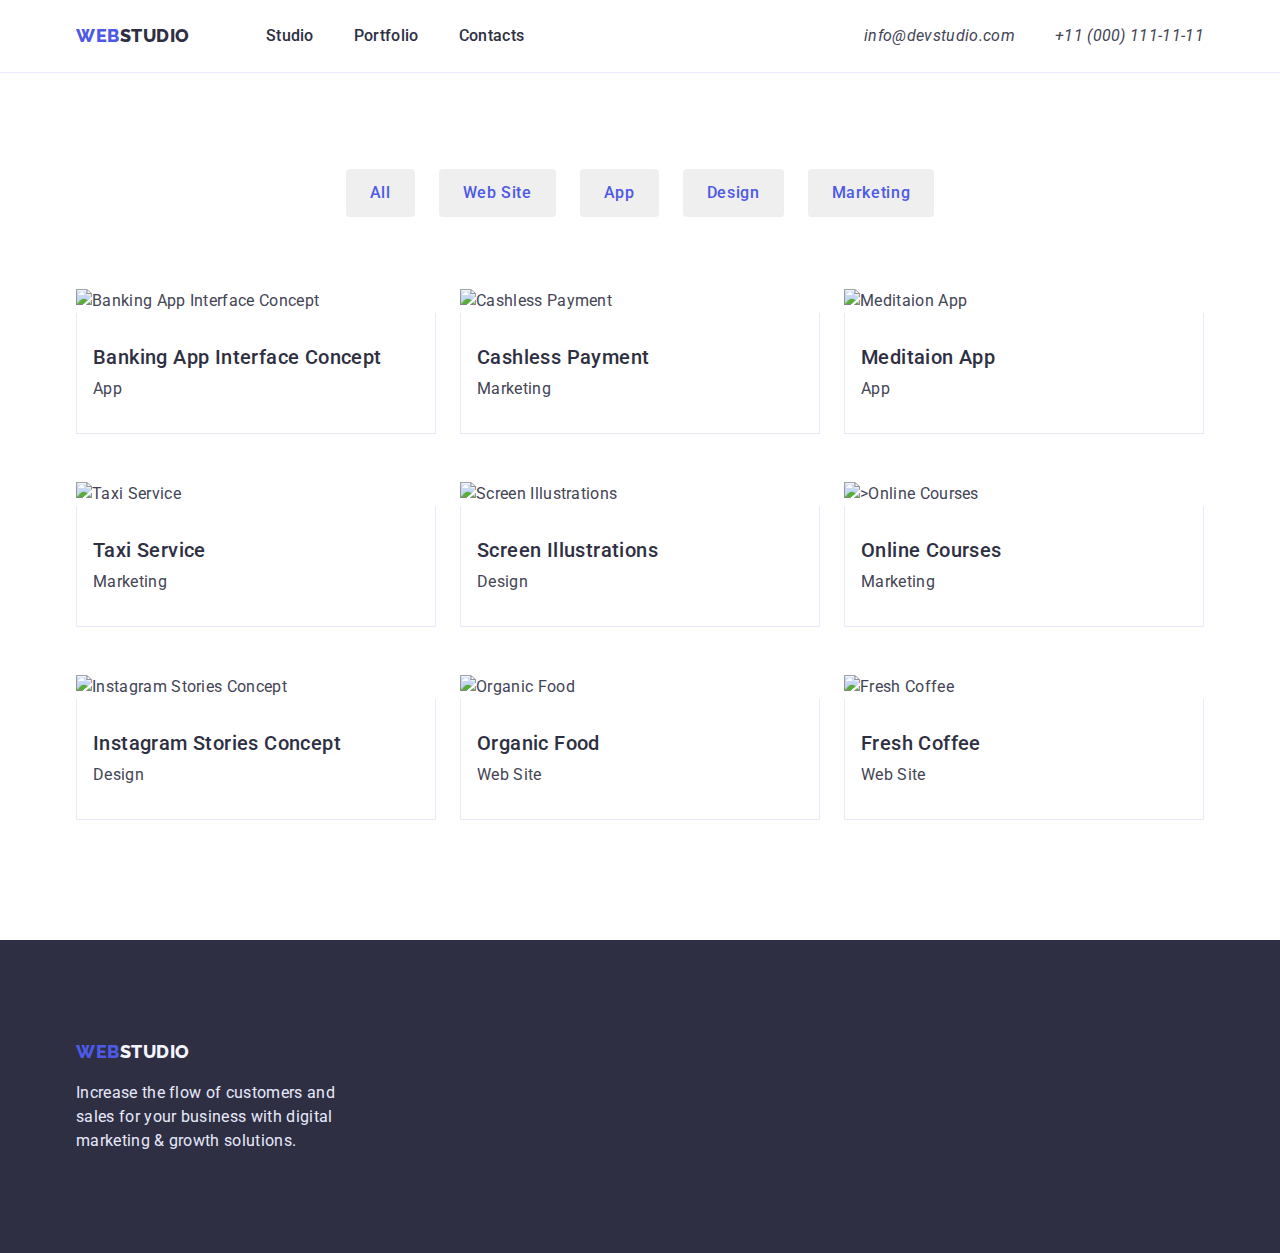
==== portfolio.html @ 33419be6 "Create portfolio.html" ====
<!DOCTYPE html>
<html lang="en">
  <head>
    <meta charset="UTF-8" />
    <meta http-equiv="X-UA-Compatible" content="IE=edge" />
    <meta name="viewport" content="width=device-width, initial-scale=1.0" />
    <title>Portfolio</title>
    <link
      rel="stylesheet"
      href="https://cdnjs.cloudflare.com/ajax/libs/modern-normalize/1.1.0/modern-normalize.min.css"
      class=""
    />
    <link rel="preconnect" href="https://fonts.googleapis.com" />
    <link rel="preconnect" href="https://fonts.gstatic.com" crossorigin />
    <link
      href="https://fonts.googleapis.com/css2?family=Raleway:wght@800&family=Roboto:wght@400;500;700;900&display=swap"
      rel="stylesheet"
    />
    <link rel="stylesheet" href="./css/style.css" />
  </head>
  <body class="page">
    <!-- HEADER -->
    <header class="page-header">
      <!-- HEADER NAVIGATION -->
      <div class="container">
        <nav class="main-nav">
          <a class="logo" href="./index.html"
            ><span class="web">WEB</span><span class="studio">STUDIO</span></a
          >
          <ul class="site-nav list">
            <li class="item"><a href="./index.html" class="link">Studio</a></li>
            <li class="item">
              <a href="./portfolio.html" class="link">Portfolio</a>
            </li>
            <li class="item"><a href="" class="link">Contacts</a></li>
          </ul>

          <!-- CONTACTS -->
          <address class="main-contacts">
            <ul class="contacts list">
              <li class="item">
                <a href="mailto:info@devstudio.com" class="link"
                  >info@devstudio.com</a
                >
              </li>
              <li class="item">
                <a href="tel:+110001111111" class="link">
                  +11 (000) 111-11-11</a
                >
              </li>
            </ul>
          </address>
        </nav>
      </div>
    </header>
    <!-- Уникальный контент -->
    <main>
      <!-- Секция с кнопками -->
      <section class="section-portfolio">
        <!-- Это скрытый тэг h1 (он будет скрыт) -->
        <h1 class="hidden">Portfolio</h1>
        <div class="container">
          <ul class="filters list">
            <li class="item">
              <button type="button" class="link">All</button>
            </li>
            <li class="item">
              <button type="button" class="link">Web Site</button>
            </li>
            <li class="item">
              <button type="button" class="link">App</button>
            </li>
            <li class="item">
              <button type="button" class="link">Design</button>
            </li>
            <li class="item">
              <button type="button" class="link">Marketing</button>
            </li>
          </ul>
        </div>
        <div class="container">
          <ul class="service-list list">
            <li class="item">
              <img
                src="./images/portf-im1.jpg"
                alt="Banking App Interface Concept"
                width="360"
              />
              <div class="services">
                <h3 class="title">Banking App Interface Concept</h3>
                <p>App</p>
              </div>
            </li>
            <li class="item">
              <img
                src="./images/portf-im2.jpg"
                alt="Cashless Payment"
                width="360"
              />
              <div class="services">
                <h3 class="title">Cashless Payment</h3>
                <p>Marketing</p>
              </div>
            </li>
            <li class="item">
              <img
                src="./images/portf-im3.jpg"
                alt="Meditaion App"
                width="360"
              />
              <div class="services">
                <h3 class="title">Meditaion App</h3>
                <p>App</p>
              </div>
            </li>
            <li class="item">
              <img
                src="./images/portf-im4.jpg"
                alt="Taxi Service"
                width="360"
              />
              <div class="services">
                <h3 class="title">Taxi Service</h3>
                <p>Marketing</p>
              </div>
            </li>
            <li class="item">
              <img
                src="./images/portf-im5.jpg"
                alt="Screen Illustrations"
                width="360"
              />
              <div class="services">
                <h3 class="title">Screen Illustrations</h3>
                <p>Design</p>
              </div>
            </li>
            <li class="item">
              <img
                src="./images/portf-im6.jpg"
                alt=">Online Courses"
                width="360"
              />
              <div class="services">
                <h3 class="title">Online Courses</h3>
                <p>Marketing</p>
              </div>
            </li>
            <li class="item">
              <img
                src="./images/portf-im7.jpg"
                alt="Instagram Stories Concept"
                width="360"
              />
              <div class="services">
                <h3 class="title">Instagram Stories Concept</h3>
                <p>Design</p>
              </div>
            </li>
            <li class="item">
              <img
                src="./images/portf-im8.jpg"
                alt="Organic Food"
                width="360"
              />
              <div class="services">
                <h3 class="title">Organic Food</h3>
                <p>Web Site</p>
              </div>
            </li>
            <li class="item">
              <img
                src="./images/portf-im9.jpg"
                alt="Fresh Coffee"
                width="360"
              />
              <div class="services">
                <h3 class="title">Fresh Coffee</h3>
                <p>Web Site</p>
              </div>
            </li>
          </ul>
        </div>
      </section>
    </main>

    <!-- FOOTER -->
    <footer class="footer">
      <div class="container">
        <a class="footer-logo" href="./index.html"
          ><span class="web">WEB</span><span class="studio">STUDIO</span></a
        >
        <p class="footer-text">
          Increase the flow of customers and sales for your business with
          digital marketing & growth solutions.
        </p>
      </div>
    </footer>
  </body>
</html>
---- css/style.css ----
:root {
  --primary-text-color: #434455;
  --title-text-color: #2e2f42;
  --accent-color: #4d5ae5;
  --primary-bg-color: #ffffff;
  --sec-logo-color: #f4f4fd;
  --border-color: #e7e9fc;
  --black-color: #000000;
  --white-color: #ffffff;
  --sec-bg-color: #2e2f42;
}

body {
  background-color: var(--primary-bg-color);
  color: var(--primary-text-color);

  font-family: "Roboto", sans-serif;
  font-weight: 400;
  font-size: 16px;
  line-height: 1.5;
  letter-spacing: 0.02em;
}

/* TOOLS */
.hidden {
  display: none;
}

.list {
  list-style: none;
  padding: 0;
  margin: 0;
}

.container {
  margin-left: auto;
  margin-right: auto;
  width: 1158px;
  padding-left: 15px;
  padding-right: 15px;
  /* outline: 2px solid tomato; */
}

/* PAGE HEADER */
.page-header {
  border-bottom: 1px solid var(--border-color);
}

img {
  display: block;
}

/* LOGO */
.logo {
  text-decoration: none;
}

.logo .studio,
.logo .web {
  text-decoration: none;
  color: var(--title-text-color);
  font-family: "Raleway", cursive;
  font-weight: 800;
  font-size: 18px;
  line-height: 1.33;
  letter-spacing: 0.03em;
}

.logo .web {
  color: var(--accent-color);
}

.footer-logo {
  text-decoration: none;
}

.footer-logo .web,
.footer-logo .studio {
  text-decoration: none;
  color: var(--accent-color);
  font-family: "Raleway", cursive;
  font-weight: 800;
  font-size: 18px;
  line-height: 1.33;
  letter-spacing: 0.03em;
}

.footer-logo .studio {
  color: var(--sec-logo-color);
}

/* HEADER NAVIGATION AND CONTACTS */
.main-nav {
  display: flex;
  align-items: center;
}

.main-contacts {
  display: flex;
  margin-left: auto;
}

.site-nav {
  display: flex;
  margin-left: 76px;
}

.contacts {
  display: flex;
}

.site-nav .item + .item,
.contacts .item + .item {
  margin-left: 40px;
}

.site-nav .link {
  display: block;
  padding-top: 24px;
  padding-bottom: 24px;

  color: var(--title-text-color);
  font-weight: 500;
  text-decoration: none;
}

.contacts .link {
  display: block;
  padding-top: 24px;
  padding-bottom: 24px;

  color: var(--primary-text-color);
  text-decoration: none;
}

.site-nav .link:hover,
.site-nav .link:focus {
  color: var(--accent-color);
}

.contacts .link:hover,
.contacts .link:focus {
  color: var(--accent-color);
}

/* HERO */
.hero-title {
  color: var(--white-color);
  font-weight: 700;
  font-size: 56px;
  line-height: 1.07;
  letter-spacing: 0.02em;

  margin-top: 0;
  margin-bottom: 48px;
}

.hero {
  text-align: center;
  background-color: var(--sec-bg-color);
  padding-top: 188px;
  padding-bottom: 188px;
}

/* BUTTONS AND FILTERS-BUTTON */
.header-button {
  display: inline-block;
  color: var(--white-color);
  background-color: var(--accent-color);
  min-width: 169px;

  padding: 16px 32px;
  border-radius: 4px;

  cursor: pointer;
  font-weight: 500;
  font-size: 16px;
  line-height: 1.5;
  letter-spacing: 0.04em;
  text-decoration: none;
  text-align: center;
  border: 1px solid transparent;
}

.filters {
  /* background-color: tomato; */
  display: flex;
  justify-content: center;
  margin-bottom: 72px;
}

.filters .item + .item {
  margin-left: 24px;
}

.filters .link {
  display: inline-block;
  color: var(--accent-color);

  border-radius: 4px;
  padding: 12px 24px;
  font-weight: 500;
  font-size: 16px;
  line-height: 1.5;
  letter-spacing: 0.04em;
  text-decoration: none;
  border: none;
  cursor: pointer;
}

.filters .link:hover,
.filters .link:active {
  background-color: var(--accent-color);
  color: var(--white-color);
}

/* WHAT WE CAN DO */
.our-work {
  display: flex;
}

.our-work .item {
  border-bottom: 1px solid var(--border-color);
}

.our-work .item + .item {
  margin-left: 24px;
}

/* SECTIONS */
.section-title.centered {
  margin-top: 0;
  margin-bottom: 72px;
  text-align: center;
}

.section.no-padding {
  padding-top: 0;
  padding-bottom: 120px;
}

.section-title {
  margin-top: 0;
  margin-bottom: 0;
  color: var(--title-text-color);

  font-weight: 700;
  font-size: 36px;
  line-height: 1.11;

  letter-spacing: 0.02em;
  text-transform: capitalize;
}

.section {
  padding-top: 120px;
  padding-bottom: 120px;
}

.section-portfolio {
  padding-top: 96px;
  padding-bottom: 120px;
}

/* TEAM LIST */
.team-list .title {
  margin-top: 0;
  margin-bottom: 8px;

  color: var(--title-text-color);
  font-weight: 500;
  font-size: 20px;
  line-height: 1.2;
  letter-spacing: 0.02em;

  text-align: center;
}

.team-list .text {
  text-align: center;
  margin-top: 0;
  margin-bottom: 0;
}

.team-list {
  flex-wrap: wrap;
  display: flex;
}

.team-list .item + .item {
  margin-left: 24px;
}

.our-team {
  background-color: var(--sec-logo-color);
}

.team {
  background-color: var(--white-color);
  padding-top: 32px;
  padding-bottom: 32px;
}

/* OUR APPROACH */
.feature-list .title {
  margin-top: 0;
  margin-bottom: 8px;

  color: var(--title-text-color);
  font-weight: 500;
  font-size: 20px;
  line-height: 1.2;
  letter-spacing: 0.02em;
}

.feature-list p {
  margin-top: 0;
  margin-bottom: 0;
}

.feature-list {
  display: flex;
}

.feature-list .item + .item {
  margin-left: 24px;
}

.feature-list .item {
  width: 264px;
}

/* OUR SERVICES */
.service-list .item {
  border-bottom: 1px solid var(--border-color);
  margin-right: 24px;
  margin-bottom: 48px;
}

.services {
  border-left: 1px solid var(--border-color);
  border-right: 1px solid var(--border-color);
}

.service-list .item:nth-child(3n) {
  margin-right: 0;
}

.service-list .item:nth-last-child(-n + 3) {
  margin-bottom: 0;
}

.service-list {
  display: flex;
  flex-wrap: wrap;
}

.service-list .title {
  margin-top: 0;
  margin-bottom: 8px;

  color: var(--title-text-color);
  font-weight: 500;
  font-size: 20px;
  line-height: 1.2;
  letter-spacing: 0.02em;
}

.service-list p {
  margin-top: 0;
  margin-bottom: 0;
}

.services {
  padding-top: 32px;
  padding-bottom: 32px;
  padding-left: 16px;
}
/* FOOTER */

.container .footer-text {
  width: 264px;
  margin-top: 16px;
  margin-bottom: 0;
  color: var(--border-color);
}

.footer {
  margin-top: 0;
  margin-bottom: 0;
  background-color: var(--sec-bg-color);
}

.footer .container {
  padding-top: 100px;
  padding-bottom: 100px;
}
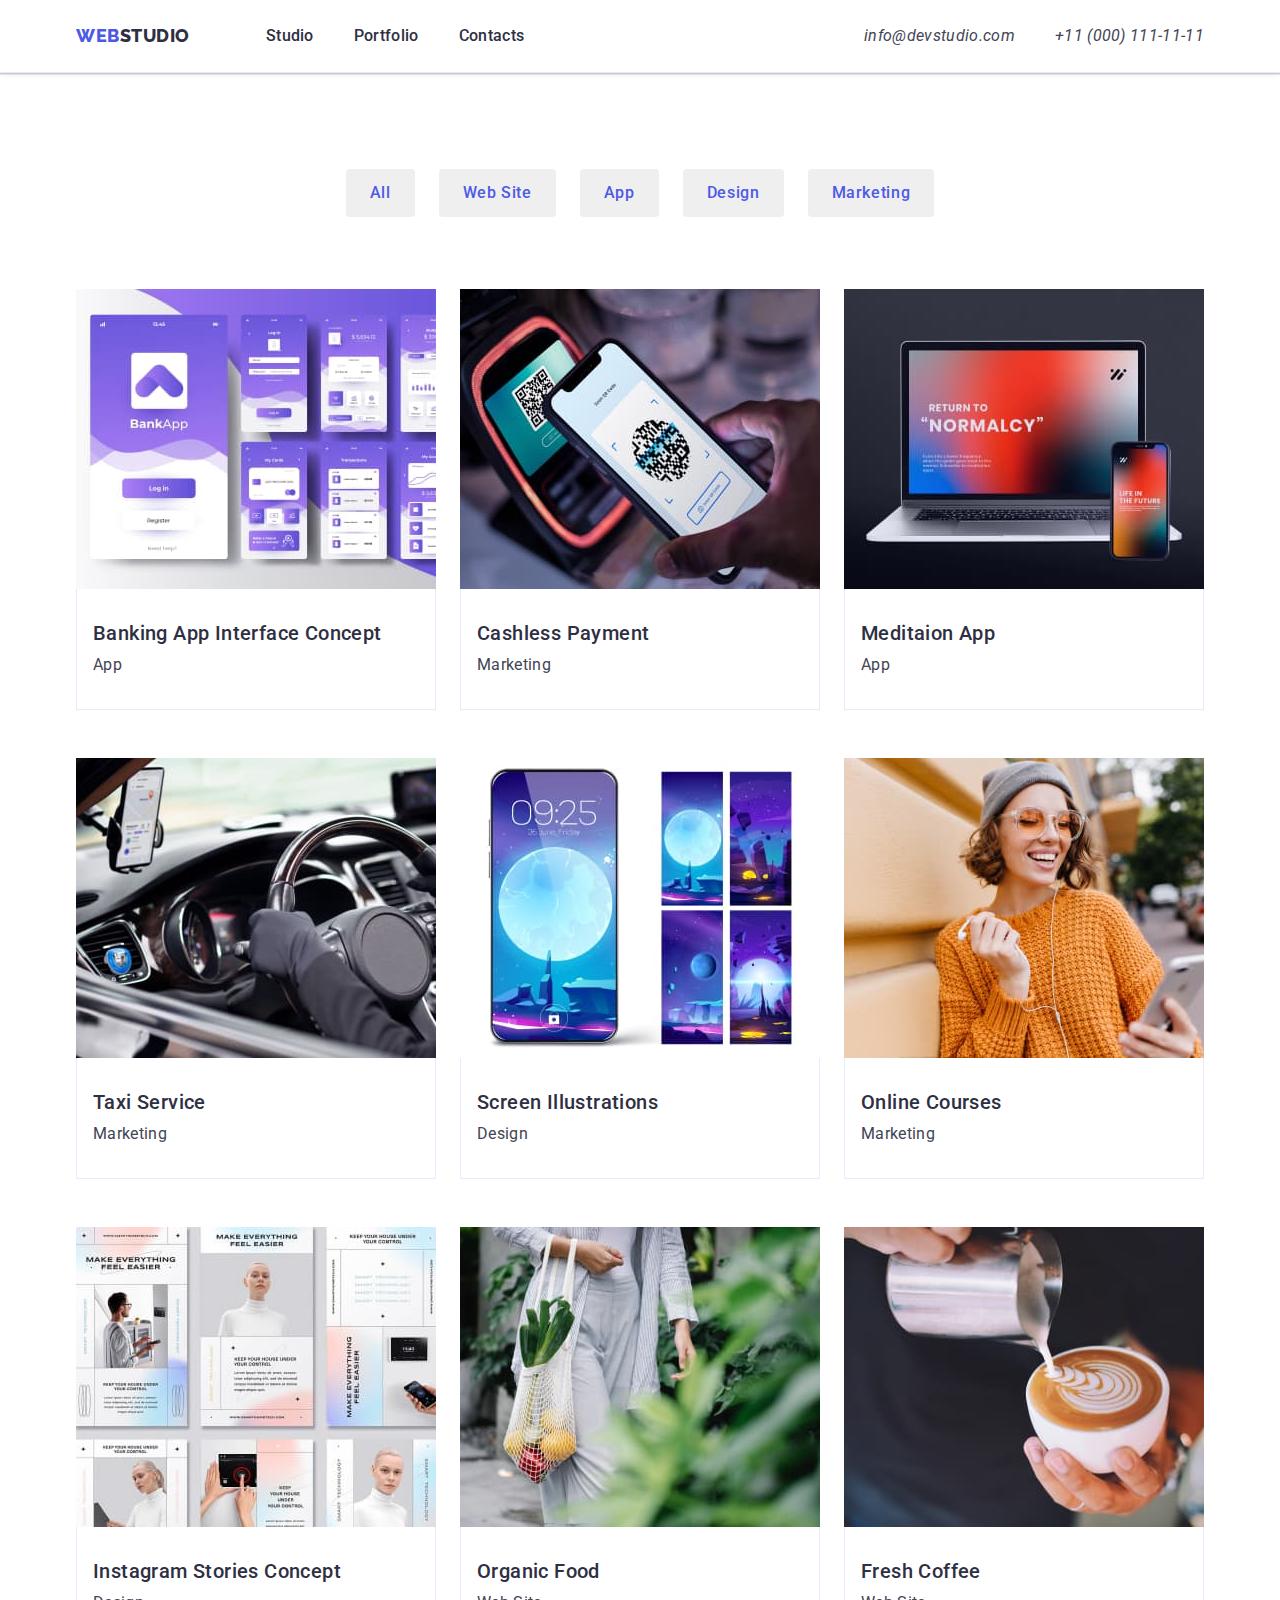
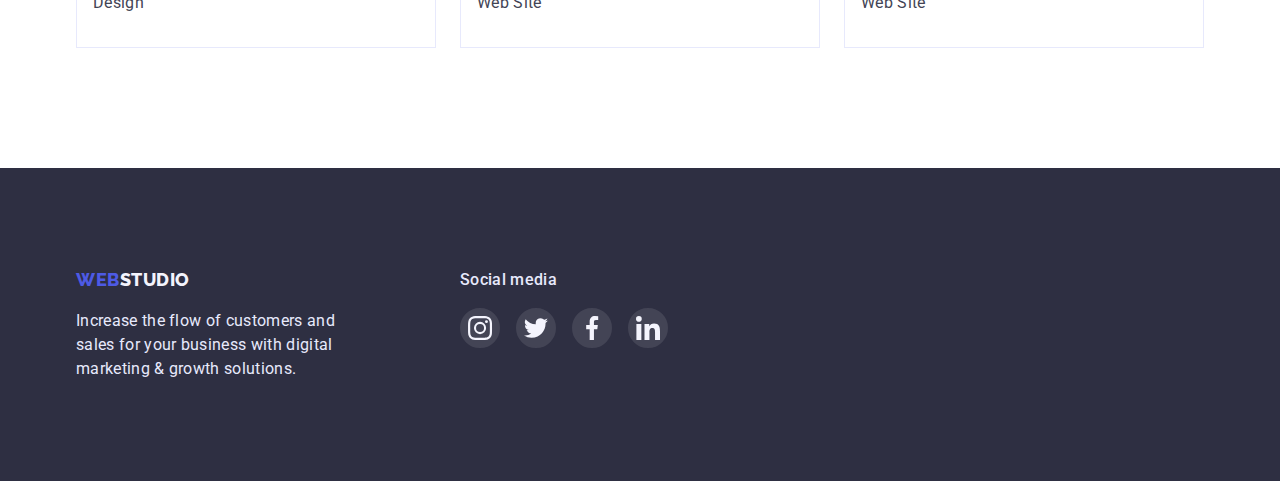
==== commit 63668410: "Update portfolio.html" ====
--- a/portfolio.html
+++ b/portfolio.html
@@ -186,14 +186,42 @@
 
     <!-- FOOTER -->
     <footer class="footer">
-      <div class="container">
-        <a class="footer-logo" href="./index.html"
-          ><span class="web">WEB</span><span class="studio">STUDIO</span></a
-        >
-        <p class="footer-text">
-          Increase the flow of customers and sales for your business with
-          digital marketing & growth solutions.
-        </p>
+      <div class="container wrapper">
+        <div classs="footer-logo-text">
+          <a class="footer-logo" href="./index.html"
+            ><span class="web">WEB</span><span class="studio">STUDIO</span></a
+          >
+          <p class="footer-text">
+            Increase the flow of customers and sales for your business with
+            digital marketing & growth solutions.
+          </p>
+        </div>
+
+        <div>
+          <p class="sec-footer-text">Social media</p>
+          <ul class="footer-social list">
+            <li class="item">
+              <svg class="footer-ico">
+                <use href="./images/symbol-defs.svg#icon-instdark"></use>
+              </svg>
+            </li>
+            <li class="item">
+              <svg class="footer-ico">
+                <use href="./images/symbol-defs.svg#icon-twitdark"></use>
+              </svg>
+            </li>
+            <li class="item">
+              <svg class="footer-ico">
+                <use href="./images/symbol-defs.svg#icon-facedark"></use>
+              </svg>
+            </li>
+            <li class="item">
+              <svg class="footer-ico">
+                <use href="./images/symbol-defs.svg#icon-indark"></use>
+              </svg>
+            </li>
+          </ul>
+        </div>
       </div>
     </footer>
   </body>
--- a/css/style.css
+++ b/css/style.css
@@ -8,6 +8,7 @@
   --black-color: #000000;
   --white-color: #ffffff;
   --sec-bg-color: #2e2f42;
+  --sec-border-color: #8e8f99;
 }
 
 body {
@@ -44,6 +45,9 @@
 /* PAGE HEADER */
 .page-header {
   border-bottom: 1px solid var(--border-color);
+  border-bottom: 1px solid #e7e9fc;
+  box-shadow: 0px 2px 1px rgba(46, 47, 66, 0.08),
+    0px 1px 1px rgba(46, 47, 66, 0.16), 0px 1px 6px rgba(46, 47, 66, 0.08);
 }
 
 img {
@@ -157,7 +161,19 @@
 
 .hero {
   text-align: center;
+  max-width: 1440px;
   background-color: var(--sec-bg-color);
+  background-image: linear-gradient(
+      to right,
+      rgba(46, 47, 66, 0.7),
+      rgba(46, 47, 66, 0.7)
+    ),
+    url(../images/people-office\ 1.jpg);
+  background-repeat: no-repeat;
+  background-position: center;
+  background-size: cover;
+  margin-left: auto;
+  margin-right: auto;
   padding-top: 188px;
   padding-bottom: 188px;
 }
@@ -212,6 +228,9 @@
 .filters .link:active {
   background-color: var(--accent-color);
   color: var(--white-color);
+  box-shadow: 0px 3px 1px rgba(0, 0, 0, 0.1), 0px 2px 1px rgba(0, 0, 0, 0.08),
+    0px 2px 2px rgba(0, 0, 0, 0.12);
+  border-radius: 4px;
 }
 
 /* WHAT WE CAN DO */
@@ -297,8 +316,34 @@
 
 .team {
   background-color: var(--white-color);
-  padding-top: 32px;
-  padding-bottom: 32px;
+  padding: 32px 16px 32px 16px;
+}
+
+.team-list .item {
+  box-shadow: 0px 1px 6px rgba(46, 47, 66, 0.08),
+    0px 1px 1px rgba(46, 47, 66, 0.16), 0px 2px 1px rgba(46, 47, 66, 0.08);
+  border-radius: 0px 0px 4px 4px;
+}
+
+.social {
+  padding: 0;
+  border: none;
+  width: 40px;
+  height: 40px;
+  margin-top: 8px;
+  cursor: pointer;
+}
+
+.svg-container {
+  display: flex;
+  justify-content: center;
+  align-items: center;
+  margin: 0;
+  padding: 0;
+}
+
+.team-list .social + .social {
+  margin-left: 24px;
 }
 
 /* OUR APPROACH */
@@ -320,6 +365,33 @@
 
 .feature-list {
   display: flex;
+}
+
+.feature-list .item::before {
+  display: block;
+  content: "";
+  height: 112px;
+  margin-bottom: 8px;
+  background-repeat: no-repeat;
+  background-position: center;
+  background-color: var(--sec-logo-color);
+  /* outline: 1px solid black; */
+}
+
+.icon-strategy::before {
+  background-image: url(../images/icon1.svg);
+}
+
+.icon-punctuality::before {
+  background-image: url(../images/icon2.svg);
+}
+
+.icon-diligence::before {
+  background-image: url(../images/icon3.svg);
+}
+
+.item-technologies::before {
+  background-image: url(../images/icon4.svg);
 }
 
 .feature-list .item + .item {
@@ -337,52 +409,94 @@
   margin-bottom: 48px;
 }
 
+.service-list .item:nth-child(3n) {
+  margin-right: 0;
+}
+
+.service-list .item:nth-last-child(-n + 3) {
+  margin-bottom: 0;
+}
+
+.service-list {
+  display: flex;
+  flex-wrap: wrap;
+}
+
+.service-list .title {
+  margin-top: 0;
+  margin-bottom: 8px;
+
+  color: var(--title-text-color);
+  font-weight: 500;
+  font-size: 20px;
+  line-height: 1.2;
+  letter-spacing: 0.02em;
+}
+
+.service-list p {
+  margin-top: 0;
+  margin-bottom: 0;
+}
+
 .services {
   border-left: 1px solid var(--border-color);
   border-right: 1px solid var(--border-color);
-}
-
-.service-list .item:nth-child(3n) {
-  margin-right: 0;
-}
-
-.service-list .item:nth-last-child(-n + 3) {
-  margin-bottom: 0;
-}
-
-.service-list {
-  display: flex;
-  flex-wrap: wrap;
-}
-
-.service-list .title {
-  margin-top: 0;
-  margin-bottom: 8px;
-
-  color: var(--title-text-color);
-  font-weight: 500;
-  font-size: 20px;
-  line-height: 1.2;
-  letter-spacing: 0.02em;
-}
-
-.service-list p {
-  margin-top: 0;
-  margin-bottom: 0;
-}
-
-.services {
   padding-top: 32px;
   padding-bottom: 32px;
   padding-left: 16px;
 }
+
+.service-list .item:hover {
+  box-shadow: 0px 1px 6px rgba(46, 47, 66, 0.08),
+    0px 1px 1px rgba(46, 47, 66, 0.16), 0px 2px 1px rgba(46, 47, 66, 0.08);
+}
+
+/* CUSTOMERS */
+.customers-container {
+  display: flex;
+  justify-content: center;
+  align-items: center;
+  margin: 0;
+  padding: 0;
+}
+
+.customers {
+  border: none;
+}
+
+.customers-list {
+  display: flex;
+  justify-content: center;
+  align-items: center;
+  margin: 0;
+  padding: 0;
+}
+
+.customers-list .item {
+  padding: 16px 32px;
+  border: none;
+  border: 1px solid var(--sec-border-color);
+  border-radius: 4px;
+}
+
+.customers-list .item + .item {
+  margin-left: 24px;
+}
+
+.link-customers {
+  display: block;
+  width: 104px;
+  height: 56px;
+}
+
 /* FOOTER */
 
-.container .footer-text {
+.footer-text {
   width: 264px;
   margin-top: 16px;
   margin-bottom: 0;
   color: var(--border-color);
+  margin-right: 120px;
 }
 
 .footer {
@@ -391,7 +505,37 @@
   background-color: var(--sec-bg-color);
 }
 
-.footer .container {
+.footer .container-footer {
   padding-top: 100px;
   padding-bottom: 100px;
 }
+
+.footer-social {
+  display: flex;
+}
+
+.footer-social .footer-ico {
+  display: block;
+}
+
+.footer-social .item + .item {
+  margin-left: 16px;
+}
+
+.footer-ico {
+  width: 40px;
+  height: 40px;
+}
+
+.sec-footer-text {
+  font-weight: 500;
+  color: var(--border-color);
+  margin: 0;
+  margin-bottom: 16px;
+}
+
+.container.wrapper {
+  padding-top: 100px;
+  padding-bottom: 100px;
+  display: flex;
+}
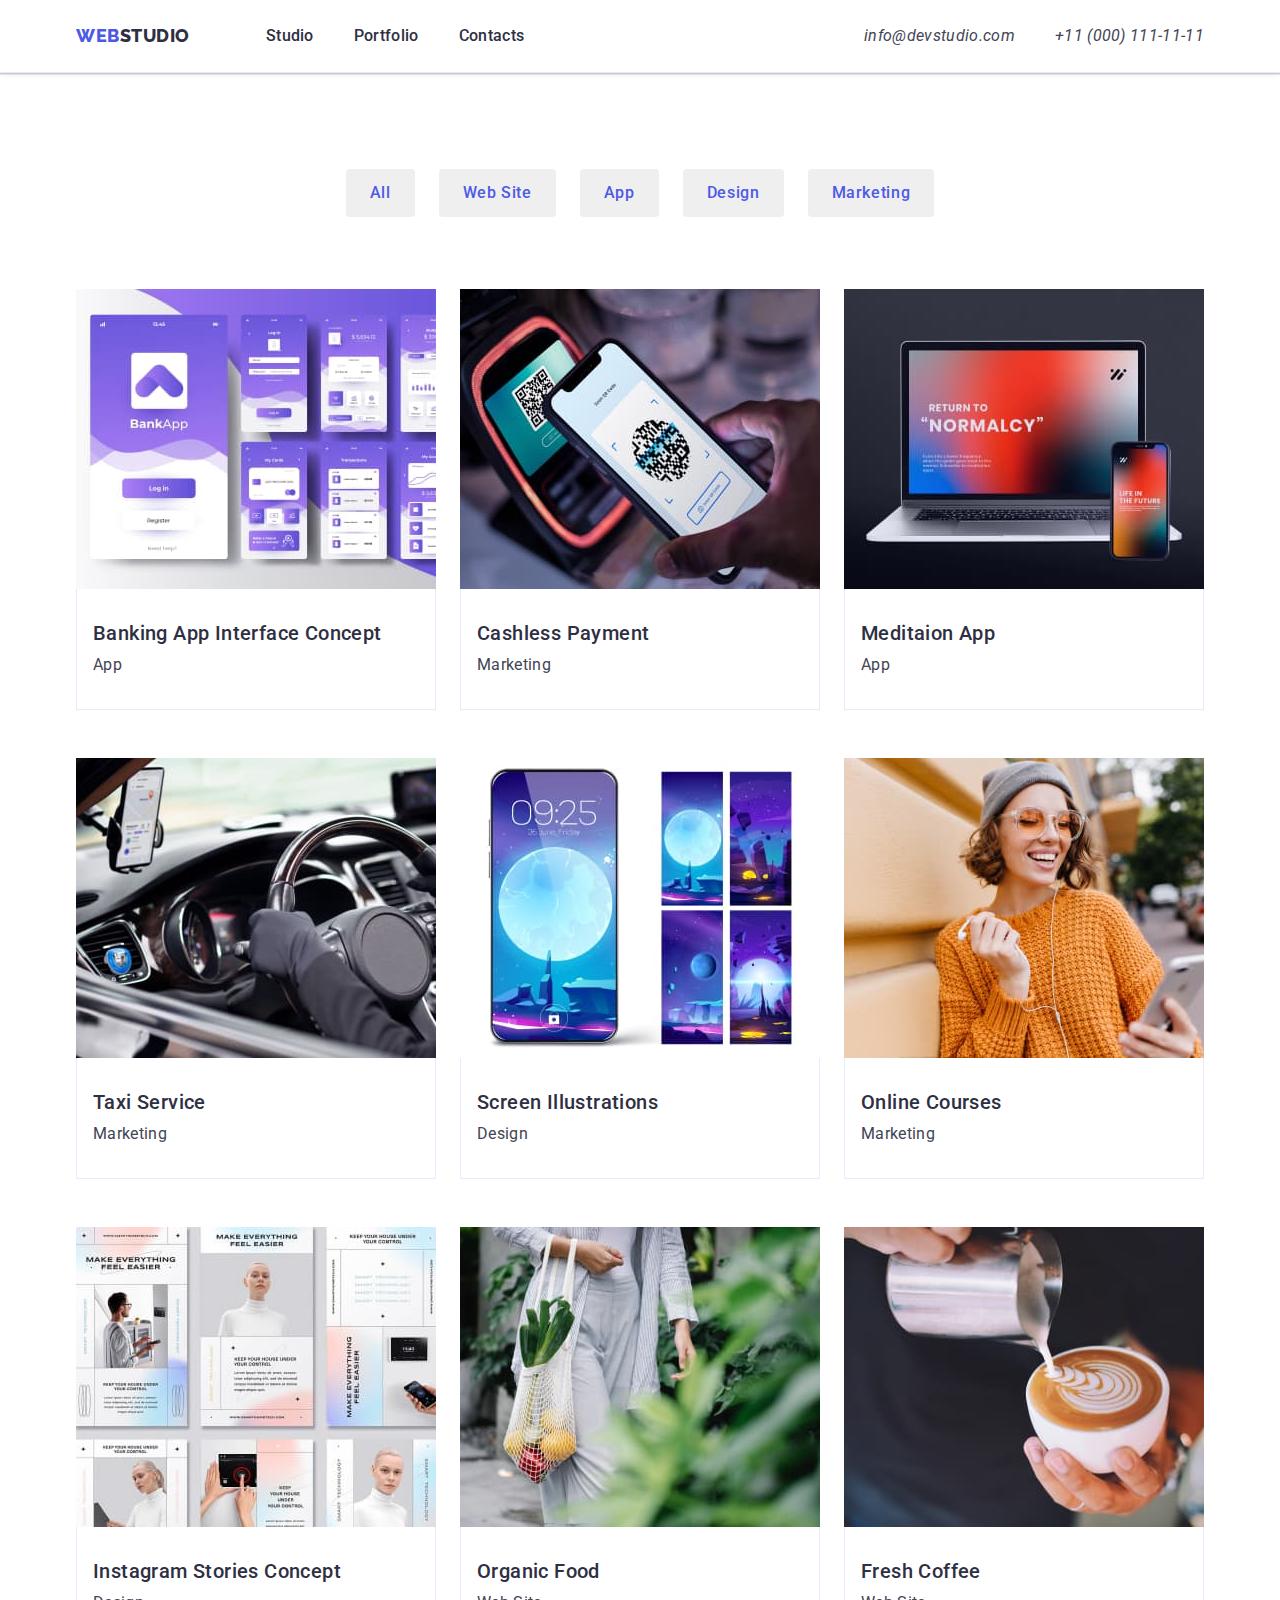
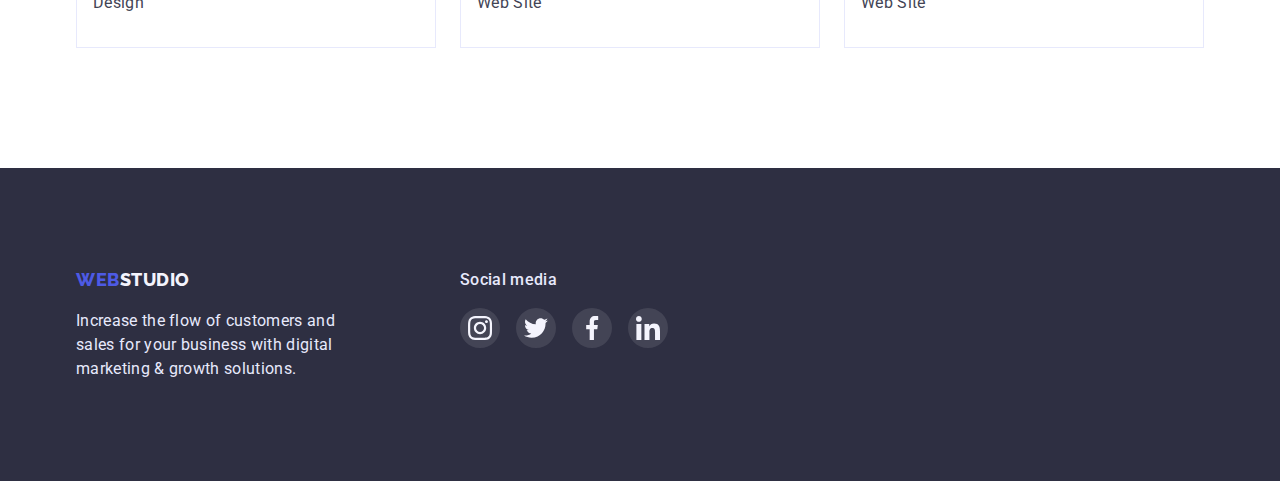
==== commit c36db0fd: "Update portfolio.html" ====
--- a/portfolio.html
+++ b/portfolio.html
@@ -187,7 +187,7 @@
     <!-- FOOTER -->
     <footer class="footer">
       <div class="container wrapper">
-        <div classs="footer-logo-text">
+        <div class="footer-logo-text">
           <a class="footer-logo" href="./index.html"
             ><span class="web">WEB</span><span class="studio">STUDIO</span></a
           >
@@ -202,22 +202,28 @@
           <ul class="footer-social list">
             <li class="item">
               <svg class="footer-ico">
-                <use href="./images/symbol-defs.svg#icon-instdark"></use>
-              </svg>
-            </li>
-            <li class="item">
-              <svg class="footer-ico">
-                <use href="./images/symbol-defs.svg#icon-twitdark"></use>
-              </svg>
-            </li>
-            <li class="item">
-              <svg class="footer-ico">
-                <use href="./images/symbol-defs.svg#icon-facedark"></use>
-              </svg>
-            </li>
-            <li class="item">
-              <svg class="footer-ico">
-                <use href="./images/symbol-defs.svg#icon-indark"></use>
+                <use
+                  href="./images/symbol-defs(bigsize).svg#icon-instdark"
+                ></use>
+              </svg>
+            </li>
+            <li class="item">
+              <svg class="footer-ico">
+                <use
+                  href="./images/symbol-defs(bigsize).svg#icon-twitdark"
+                ></use>
+              </svg>
+            </li>
+            <li class="item">
+              <svg class="footer-ico">
+                <use
+                  href="./images/symbol-defs(bigsize).svg#icon-facedark"
+                ></use>
+              </svg>
+            </li>
+            <li class="item">
+              <svg class="footer-ico">
+                <use href="./images/symbol-defs(bigsize).svg#icon-indark"></use>
               </svg>
             </li>
           </ul>
--- a/css/style.css
+++ b/css/style.css
@@ -9,6 +9,8 @@
   --white-color: #ffffff;
   --sec-bg-color: #2e2f42;
   --sec-border-color: #8e8f99;
+  --sec-header-button: #404bbf;
+  --social-color: #31d0aa;
 }
 
 body {
@@ -198,6 +200,11 @@
   border: 1px solid transparent;
 }
 
+.header-button:hover,
+.header-button:focus {
+  background-color: var(--sec-header-button);
+}
+
 .filters {
   /* background-color: tomato; */
   display: flex;
@@ -225,7 +232,8 @@
 }
 
 .filters .link:hover,
-.filters .link:active {
+.filters .link:active,
+.filters .link:focus {
   background-color: var(--accent-color);
   color: var(--white-color);
   box-shadow: 0px 3px 1px rgba(0, 0, 0, 0.1), 0px 2px 1px rgba(0, 0, 0, 0.08),
@@ -472,31 +480,47 @@
   padding: 0;
 }
 
+.customers-list .item + .item {
+  margin-left: 24px;
+}
+
+.link-customers {
+  display: block;
+  width: 104px;
+  height: 56px;
+  /* fill: var(--sec-border-color); */
+}
+
 .customers-list .item {
-  padding: 16px 32px;
-  border: none;
+  width: 168px;
+  height: 88px;
+}
+
+.customers-link {
+  display: block;
+  width: 100%;
   border: 1px solid var(--sec-border-color);
   border-radius: 4px;
-}
-
-.customers-list .item + .item {
-  margin-left: 24px;
-}
-
-.link-customers {
-  display: block;
-  width: 104px;
-  height: 56px;
+  padding: 16px 32px;
+  fill: var(--sec-border-color);
+}
+
+.customers-link:hover,
+.customers-link:focus {
+  border: 1px solid var(--sec-header-button);
+  fill: var(--sec-header-button);
 }
 
 /* FOOTER */
+.footer-logo-text {
+  margin-right: 120px;
+}
 
 .footer-text {
   width: 264px;
   margin-top: 16px;
   margin-bottom: 0;
   color: var(--border-color);
-  margin-right: 120px;
 }
 
 .footer {
@@ -525,6 +549,11 @@
 .footer-ico {
   width: 40px;
   height: 40px;
+  fill: rgba(255, 255, 255, 0.1);
+}
+
+.footer-ico:hover {
+  fill: var(--social-color);
 }
 
 .sec-footer-text {
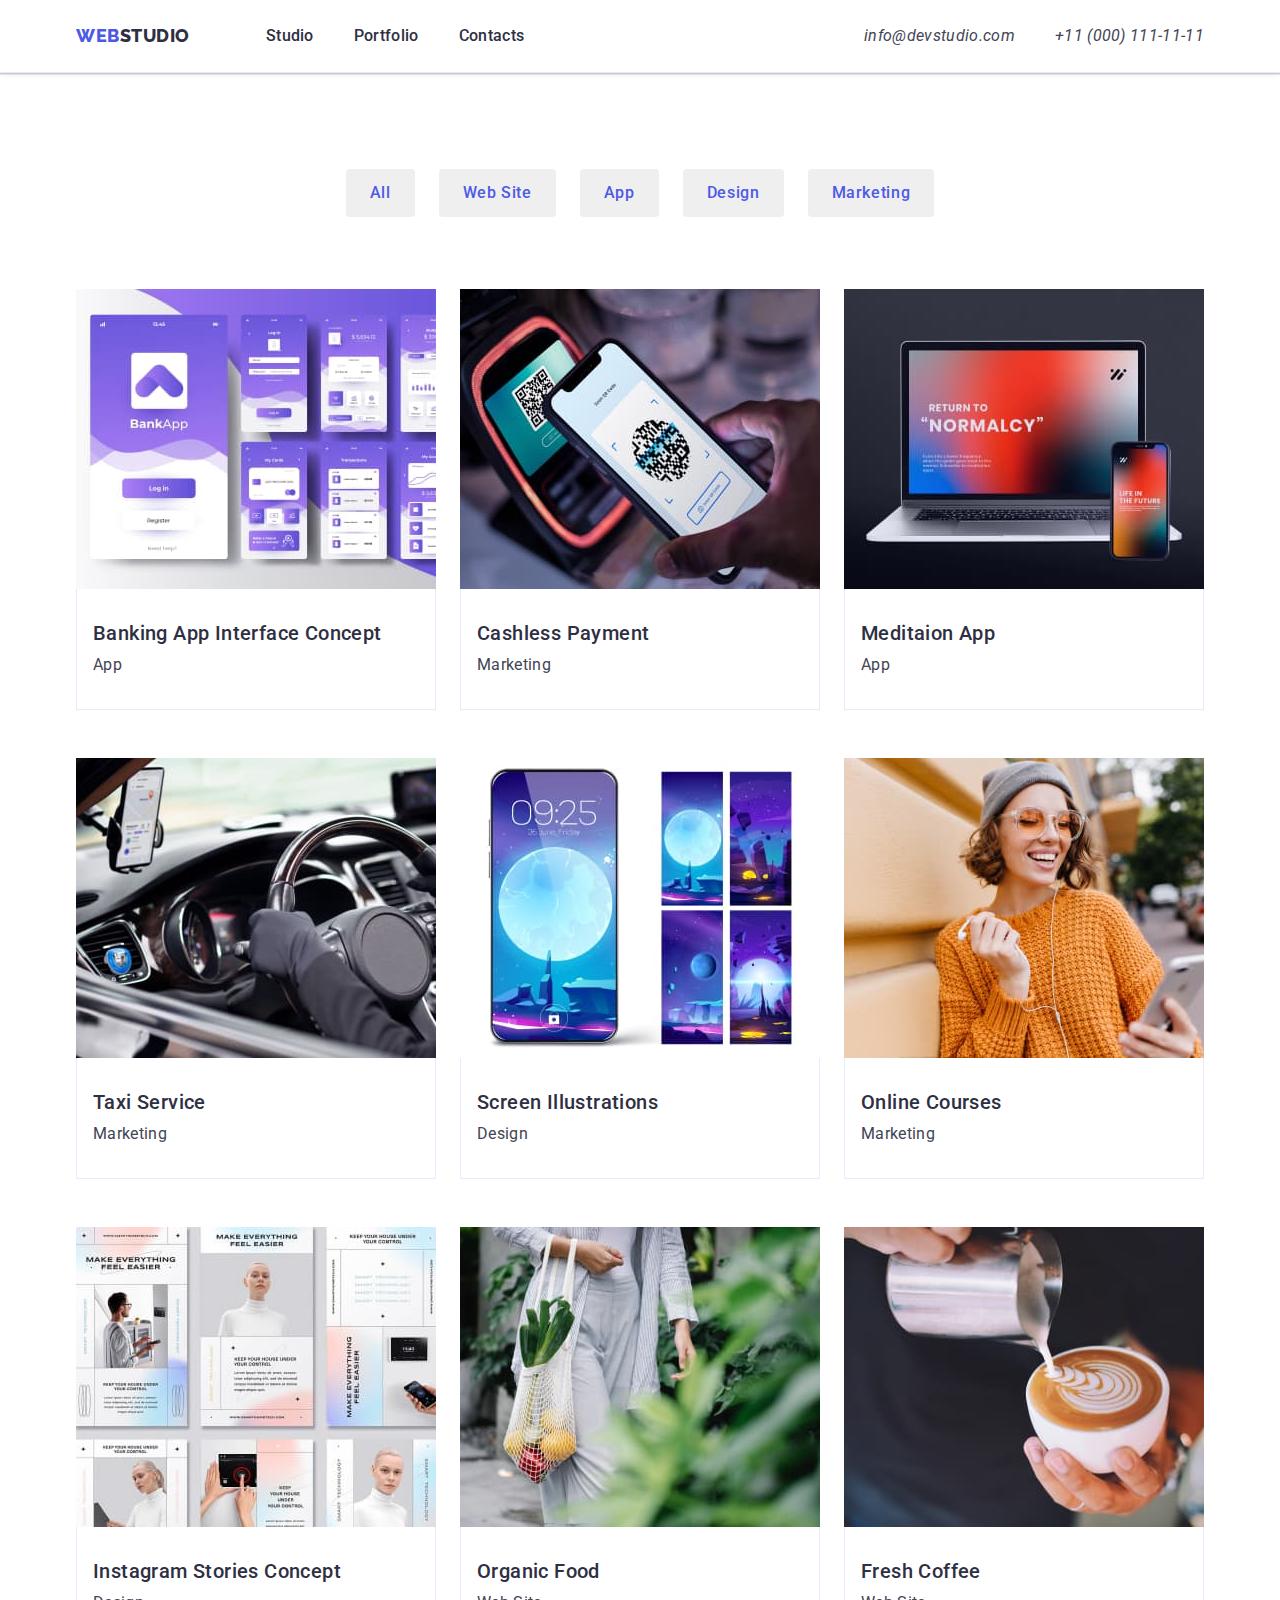
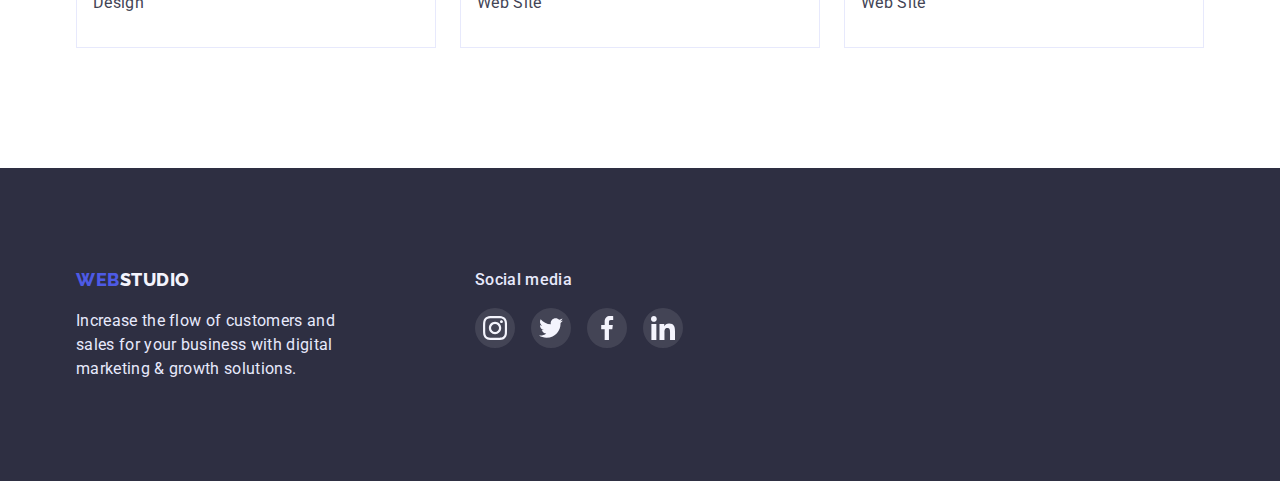
==== commit ef0ba507: "Update portfolio.html" ====
--- a/portfolio.html
+++ b/portfolio.html
@@ -197,32 +197,32 @@
           </p>
         </div>
 
-        <div>
+        <div class="container sec-wrapper">
           <p class="sec-footer-text">Social media</p>
           <ul class="footer-social list">
             <li class="item">
-              <svg class="footer-ico">
+              <svg class="footer-ico" tabindex="0">
                 <use
                   href="./images/symbol-defs(bigsize).svg#icon-instdark"
                 ></use>
               </svg>
             </li>
             <li class="item">
-              <svg class="footer-ico">
+              <svg class="footer-ico" tabindex="0">
                 <use
                   href="./images/symbol-defs(bigsize).svg#icon-twitdark"
                 ></use>
               </svg>
             </li>
             <li class="item">
-              <svg class="footer-ico">
+              <svg class="footer-ico" tabindex="0">
                 <use
                   href="./images/symbol-defs(bigsize).svg#icon-facedark"
                 ></use>
               </svg>
             </li>
             <li class="item">
-              <svg class="footer-ico">
+              <svg class="footer-ico" tabindex="0">
                 <use href="./images/symbol-defs(bigsize).svg#icon-indark"></use>
               </svg>
             </li>
